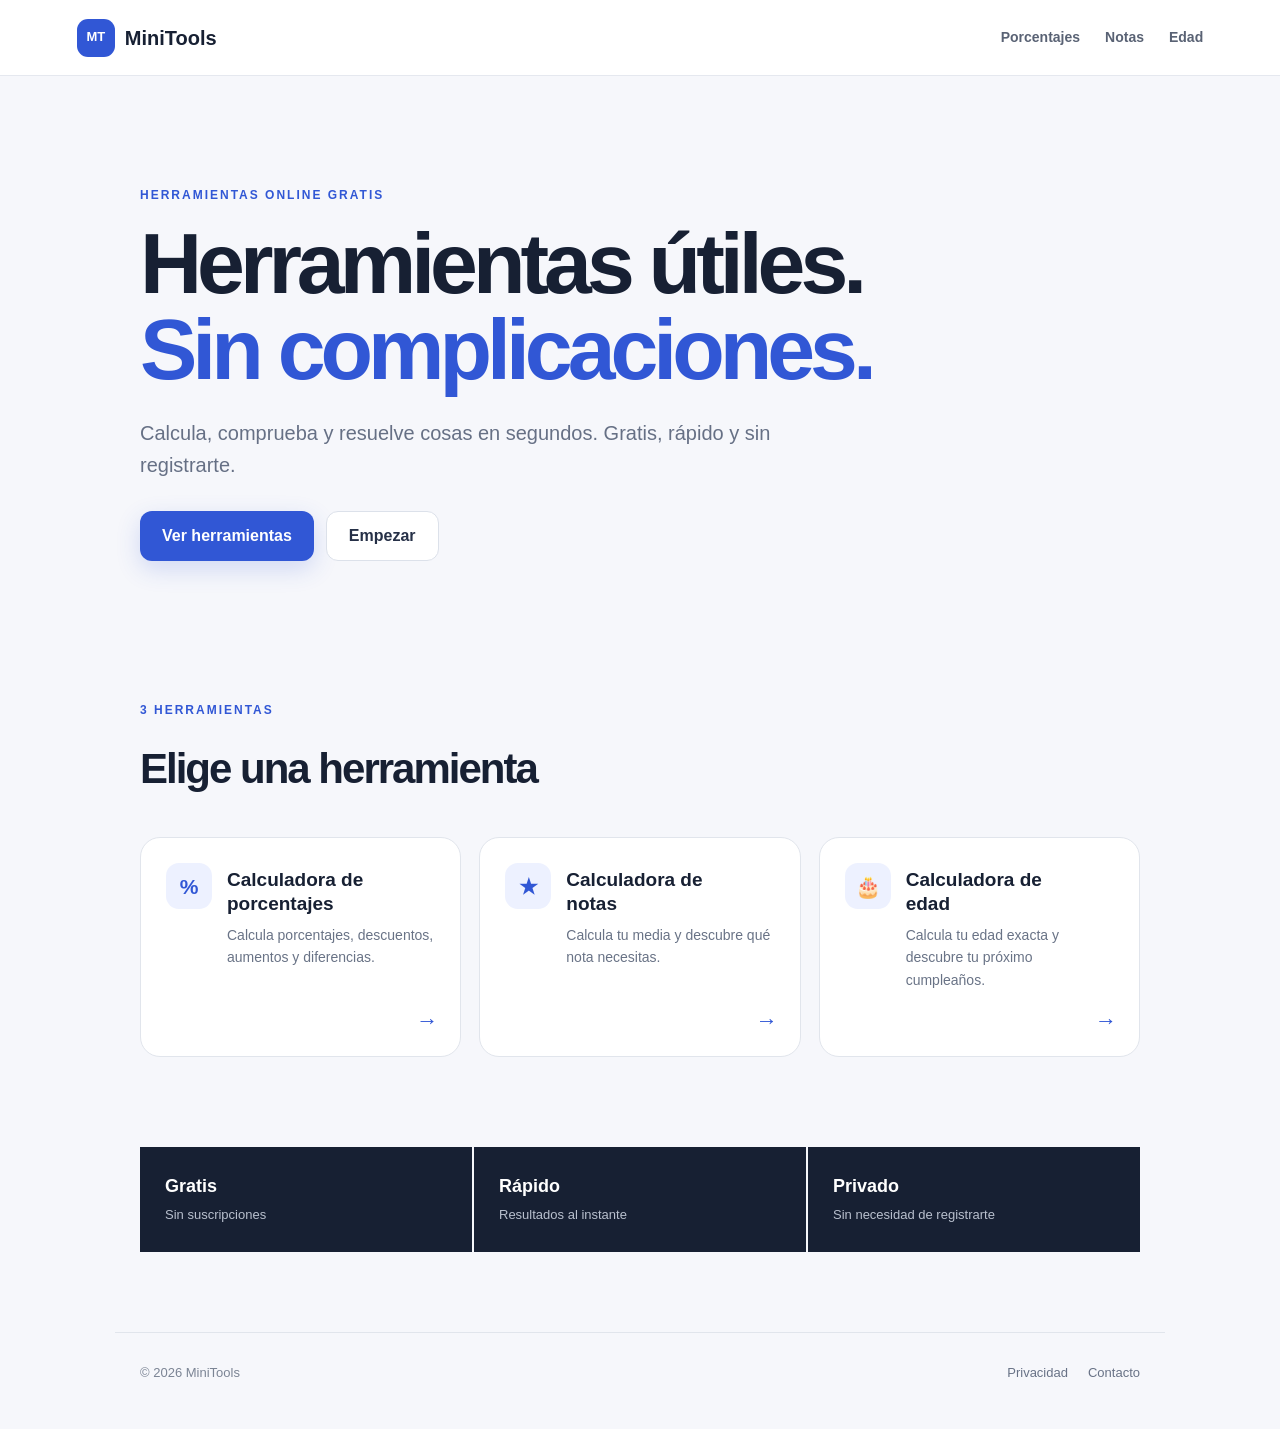
==== index.html @ 3747aca8 "MiniTools" ====
<!DOCTYPE html>
<html lang="es">
<head>
    <meta charset="UTF-8">
    <meta name="viewport" content="width=device-width, initial-scale=1.0">

    <title>MiniTools - Herramientas online gratis</title>

    <meta name="description"
          content="Herramientas online gratuitas para calcular porcentajes, notas y edad de forma rápida y sencilla.">

    <link rel="stylesheet" href="assets/style.css">
</head>

<body>

<header>
    <a href="index.html" class="logo">
        <span>MT</span>
        MiniTools
    </a>

    <nav>
        <a href="porcentaje.html">Porcentajes</a>
        <a href="notas.html">Notas</a>
        <a href="edad.html">Edad</a>
    </nav>
</header>

<main>

    <section class="hero">

        <div class="badge">
            HERRAMIENTAS ONLINE GRATIS
        </div>

        <h1>
            Herramientas útiles.
            <span>Sin complicaciones.</span>
        </h1>

        <p>
            Calcula, comprueba y resuelve cosas en segundos.
            Gratis, rápido y sin registrarte.
        </p>

        <div class="buttons">
            <a href="#herramientas" class="button primary">
                Ver herramientas
            </a>

            <a href="porcentaje.html" class="button secondary">
                Empezar
            </a>
        </div>

    </section>


    <section id="herramientas" class="section">

        <div class="section-title">
            <div class="badge">
                3 HERRAMIENTAS
            </div>

            <h2>
                Elige una herramienta
            </h2>
        </div>


        <div class="tools">


            <a href="porcentaje.html" class="tool">

                <div class="tool-icon">
                    %
                </div>

                <div>
                    <h3>
                        Calculadora de porcentajes
                    </h3>

                    <p>
                        Calcula porcentajes, descuentos,
                        aumentos y diferencias.
                    </p>
                </div>

                <div class="arrow">
                    →
                </div>

            </a>


            <a href="notas.html" class="tool">

                <div class="tool-icon">
                    ★
                </div>

                <div>
                    <h3>
                        Calculadora de notas
                    </h3>

                    <p>
                        Calcula tu media y descubre
                        qué nota necesitas.
                    </p>
                </div>

                <div class="arrow">
                    →
                </div>

            </a>


            <a href="edad.html" class="tool">

                <div class="tool-icon">
                    🎂
                </div>

                <div>
                    <h3>
                        Calculadora de edad
                    </h3>

                    <p>
                        Calcula tu edad exacta y
                        descubre tu próximo cumpleaños.
                    </p>
                </div>

                <div class="arrow">
                    →
                </div>

            </a>


        </div>

    </section>


    <section class="advantages">

        <div>
            <strong>Gratis</strong>
            <span>Sin suscripciones</span>
        </div>

        <div>
            <strong>Rápido</strong>
            <span>Resultados al instante</span>
        </div>

        <div>
            <strong>Privado</strong>
            <span>Sin necesidad de registrarte</span>
        </div>

    </section>

</main>


<footer>

    <span>
        © 2026 MiniTools
    </span>

    <div>
        <a href="privacidad.html">
            Privacidad
        </a>

        <a href="contacto.html">
            Contacto
        </a>
    </div>

</footer>

</body>
</html>
---- assets/style.css ----
* {
    box-sizing: border-box;
}

html {
    scroll-behavior: smooth;
}

body {
    margin: 0;
    background: #f6f7fb;
    color: #172033;
    font-family: Arial, Helvetica, sans-serif;
    line-height: 1.6;
}


/* HEADER */

header {
    height: 76px;
    display: flex;
    align-items: center;
    justify-content: space-between;

    padding: 0 6%;

    background: white;

    border-bottom: 1px solid #e5e8ef;

    position: sticky;
    top: 0;

    z-index: 10;
}


.logo {
    display: flex;
    align-items: center;

    gap: 10px;

    color: #172033;

    text-decoration: none;

    font-size: 20px;

    font-weight: 800;
}


.logo span {
    display: grid;
    place-items: center;

    width: 38px;
    height: 38px;

    border-radius: 11px;

    background: #3157d5;

    color: white;

    font-size: 13px;
}


nav {
    display: flex;

    gap: 25px;
}


nav a {
    color: #596274;

    text-decoration: none;

    font-size: 14px;

    font-weight: 600;
}


nav a:hover {
    color: #3157d5;
}


/* HERO */

.hero {
    max-width: 1050px;

    margin: auto;

    padding: 110px 25px 90px;
}


.badge {
    color: #3157d5;

    font-size: 12px;

    font-weight: 800;

    letter-spacing: 2px;

    margin-bottom: 15px;
}


.hero h1 {
    font-size: clamp(48px, 8vw, 86px);

    line-height: 1;

    letter-spacing: -5px;

    max-width: 850px;

    margin: 0 0 25px;
}


.hero h1 span {
    color: #3157d5;
}


.hero p {
    max-width: 650px;

    color: #667085;

    font-size: 20px;

    margin-bottom: 30px;
}


.buttons {
    display: flex;

    gap: 12px;

    flex-wrap: wrap;
}


.button {
    display: inline-flex;

    align-items: center;

    justify-content: center;

    min-height: 50px;

    padding: 0 22px;

    border-radius: 12px;

    text-decoration: none;

    font-weight: 700;
}


.primary {
    background: #3157d5;

    color: white;

    box-shadow: 0 8px 25px #3157d530;
}


.secondary {
    background: white;

    color: #263047;

    border: 1px solid #dce1ea;
}


/* SECTION */

.section {
    max-width: 1050px;

    margin: auto;

    padding: 50px 25px 90px;
}


.section-title h2 {
    font-size: 42px;

    letter-spacing: -2px;

    margin-top: 0;
}


/* TOOLS */

.tools {
    display: grid;

    grid-template-columns: repeat(3, 1fr);

    gap: 18px;
}


.tool {
    position: relative;

    display: flex;

    gap: 15px;

    min-height: 220px;

    padding: 25px;

    background: white;

    border: 1px solid #e1e5ec;

    border-radius: 20px;

    text-decoration: none;

    color: #172033;

    transition: 0.2s;
}


.tool:hover {
    transform: translateY(-4px);

    box-shadow: 0 15px 40px #17203312;

    border-color: #c7d0ea;
}


.tool-icon {
    min-width: 46px;

    width: 46px;

    height: 46px;

    display: grid;

    place-items: center;

    background: #edf1ff;

    color: #3157d5;

    border-radius: 13px;

    font-size: 21px;

    font-weight: 900;
}


.tool h3 {
    margin: 5px 25px 8px 0;

    font-size: 19px;

    line-height: 1.25;
}


.tool p {
    color: #697386;

    font-size: 14px;

    margin: 0;
}


.arrow {
    position: absolute;

    right: 22px;

    bottom: 18px;

    color: #3157d5;

    font-size: 22px;
}


/* ADVANTAGES */

.advantages {
    max-width: 1050px;

    margin: 0 auto 80px;

    padding: 0 25px;

    display: grid;

    grid-template-columns: repeat(3, 1fr);

    gap: 2px;
}


.advantages div {
    background: #172033;

    color: white;

    padding: 25px;
}


.advantages strong {
    display: block;

    font-size: 18px;
}


.advantages span {
    color: #b9c0ce;

    font-size: 13px;
}


/* FOOTER */

footer {
    max-width: 1050px;

    margin: auto;

    padding: 30px 25px 45px;

    border-top: 1px solid #e1e5ec;

    display: flex;

    justify-content: space-between;

    color: #7b8494;

    font-size: 13px;
}


footer div {
    display: flex;

    gap: 20px;
}


footer a {
    color: #687286;

    text-decoration: none;
}


/* TOOL PAGES */

.tool-page {
    max-width: 900px;

    margin: auto;

    padding: 45px 25px 90px;
}


.back {
    color: #687286;

    text-decoration: none;

    font-size: 14px;
}


.tool-hero {
    padding: 55px 0 30px;
}


.tool-hero h1 {
    font-size: clamp(45px, 7vw, 68px);

    line-height: 1;

    letter-spacing: -4px;

    margin: 0 0 20px;
}


.tool-hero p {
    color: #667085;

    font-size: 18px;

    max-width: 650px;
}


/* CALCULATOR */

.calculator {
    background: white;

    border: 1px solid #e0e4eb;

    border-radius: 22px;

    padding: 28px;

    box-shadow: 0 12px 35px #1720330d;
}


label {
    display: block;

    font-size: 13px;

    font-weight: 700;

    margin: 16px 0 7px;
}


input {
    width: 100%;

    height: 48px;

    border: 1px solid #d7dde7;

    border-radius: 11px;

    padding: 0 13px;

    font-size: 16px;

    outline: none;
}


input:focus {
    border-color: #3157d5;

    box-shadow: 0 0 0 3px #3157d520;
}


.calc-button {
    width: 100%;

    margin-top: 20px;

    min-height: 50px;

    border: 0;

    border-radius: 12px;

    background: #3157d5;

    color: white;

    font-size: 16px;

    font-weight: 700;

    cursor: pointer;
}


.result {
    margin-top: 18px;

    padding: 18px;

    background: #f0f3ff;

    border-radius: 13px;

    color: #34405a;
}


.result strong {
    color: #3157d5;

    font-size: 21px;
}


.content {
    padding-top: 50px;
}


.content h2 {
    font-size: 28px;

    letter-spacing: -1px;

    margin-top: 35px;
}


.content p {
    color: #667085;
}


.links {
    display: flex;

    gap: 10px;

    flex-wrap: wrap;
}


.links a {
    background: white;

    border: 1px solid #e0e4eb;

    border-radius: 12px;

    padding: 12px 15px;

    text-decoration: none;

    color: #3157d5;

    font-weight: 700;
}


/* MOBILE */

@media (max-width: 750px) {

    header {
        height: auto;

        padding: 15px 20px;

        align-items: flex-start;
    }


    nav {
        gap: 10px;

        flex-wrap: wrap;

        justify-content: flex-end;
    }


    nav a {
        font-size: 12px;
    }


    .hero {
        padding: 75px 20px;
    }


    .hero h1 {
        font-size: 54px;

        letter-spacing: -3px;
    }


    .section {
        padding: 35px 20px 70px;
    }


    .tools {
        grid-template-columns: 1fr;
    }


    .advantages {
        grid-template-columns: 1fr;

        padding: 0 20px;
    }


    .tool-page {
        padding: 30px 18px 70px;
    }


    footer {
        margin: 0 20px;

        padding-left: 0;

        padding-right: 0;

        flex-direction: column;

        gap: 20px;
    }
}
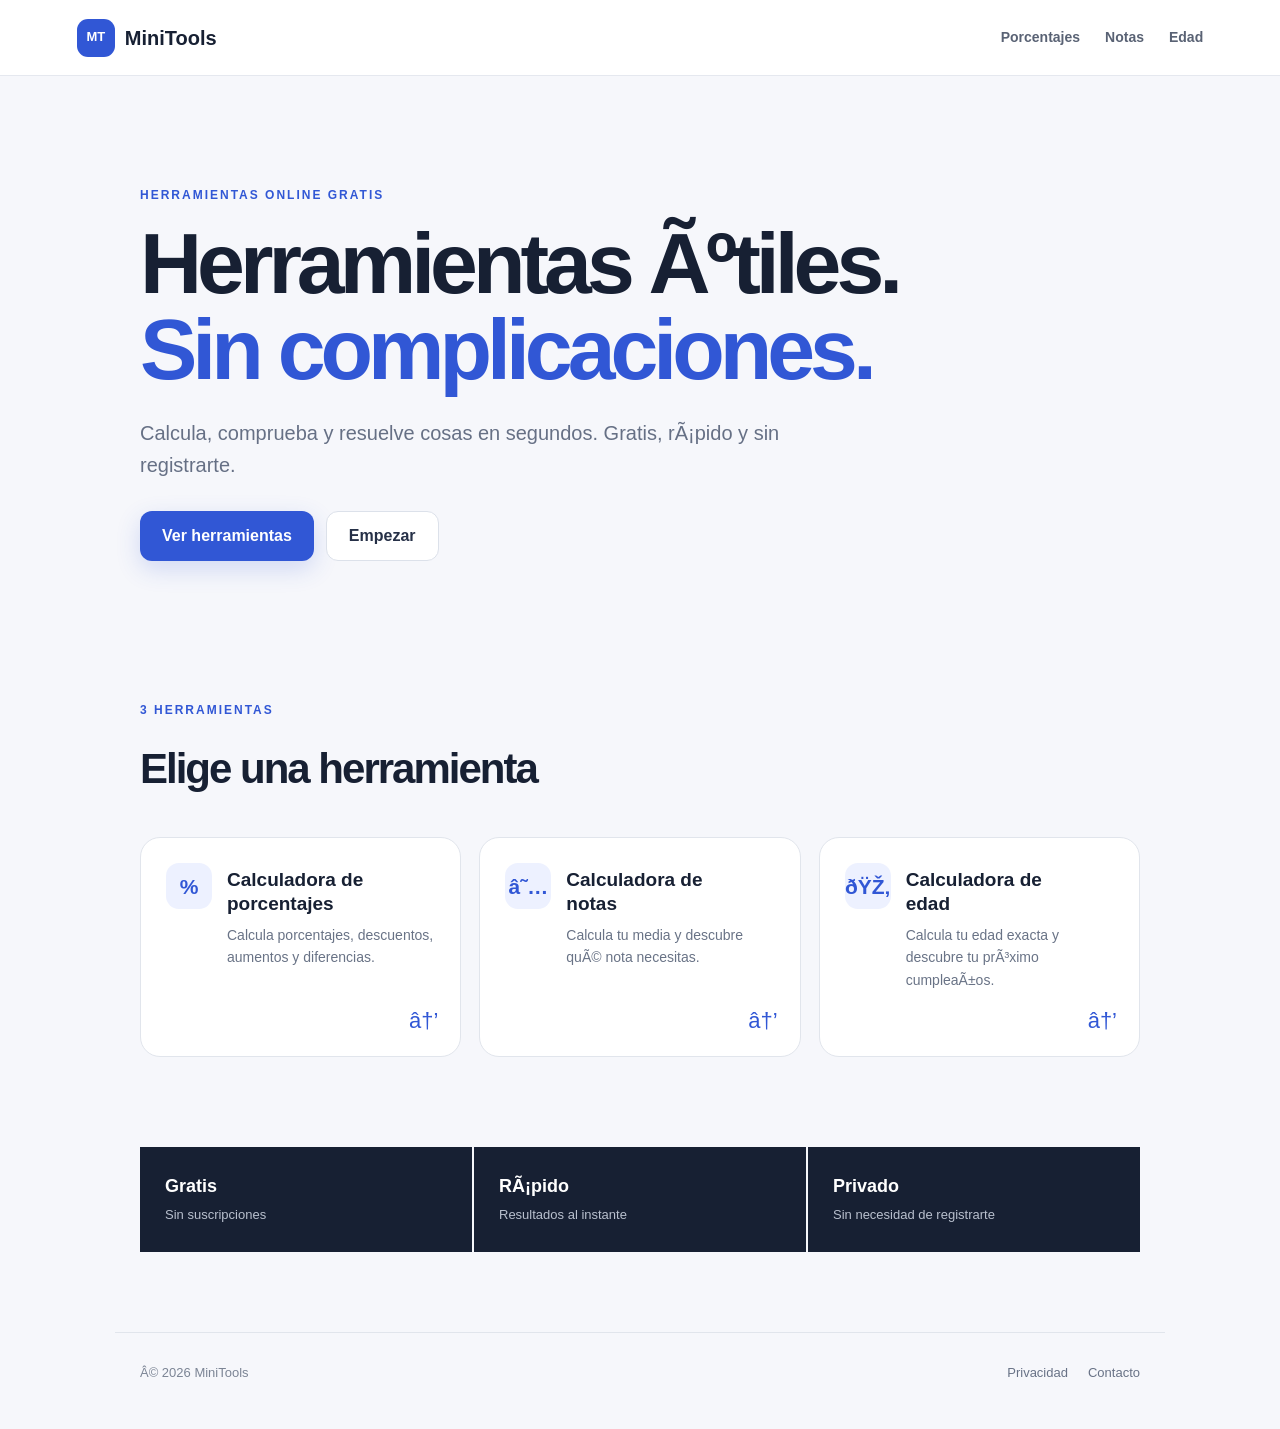
==== commit 362b42f4: "Añadir verificación de Google Search Console" ====
--- a/index.html
+++ b/index.html
@@ -4,10 +4,12 @@
     <meta charset="UTF-8">
     <meta name="viewport" content="width=device-width, initial-scale=1.0">
 
+    <meta name="google-site-verification" content="JaeBP0non-8gbRGyMaJodoufUDYJqKC0jdLy-8-QO5o" />
+
     <title>MiniTools - Herramientas online gratis</title>
 
     <meta name="description"
-          content="Herramientas online gratuitas para calcular porcentajes, notas y edad de forma rápida y sencilla.">
+          content="Herramientas online gratuitas para calcular porcentajes, notas y edad de forma rÃ¡pida y sencilla.">
 
     <link rel="stylesheet" href="assets/style.css">
 </head>
@@ -36,13 +38,13 @@
         </div>
 
         <h1>
-            Herramientas útiles.
+            Herramientas Ãºtiles.
             <span>Sin complicaciones.</span>
         </h1>
 
         <p>
             Calcula, comprueba y resuelve cosas en segundos.
-            Gratis, rápido y sin registrarte.
+            Gratis, rÃ¡pido y sin registrarte.
         </p>
 
         <div class="buttons">
@@ -92,7 +94,7 @@
                 </div>
 
                 <div class="arrow">
-                    →
+                    â†’
                 </div>
 
             </a>
@@ -101,7 +103,7 @@
             <a href="notas.html" class="tool">
 
                 <div class="tool-icon">
-                    ★
+                    â˜…
                 </div>
 
                 <div>
@@ -111,12 +113,12 @@
 
                     <p>
                         Calcula tu media y descubre
-                        qué nota necesitas.
+                        quÃ© nota necesitas.
                     </p>
                 </div>
 
                 <div class="arrow">
-                    →
+                    â†’
                 </div>
 
             </a>
@@ -125,7 +127,7 @@
             <a href="edad.html" class="tool">
 
                 <div class="tool-icon">
-                    🎂
+                    ðŸŽ‚
                 </div>
 
                 <div>
@@ -135,12 +137,12 @@
 
                     <p>
                         Calcula tu edad exacta y
-                        descubre tu próximo cumpleaños.
+                        descubre tu prÃ³ximo cumpleaÃ±os.
                     </p>
                 </div>
 
                 <div class="arrow">
-                    →
+                    â†’
                 </div>
 
             </a>
@@ -159,7 +161,7 @@
         </div>
 
         <div>
-            <strong>Rápido</strong>
+            <strong>RÃ¡pido</strong>
             <span>Resultados al instante</span>
         </div>
 
@@ -176,7 +178,7 @@
 <footer>
 
     <span>
-        © 2026 MiniTools
+        Â© 2026 MiniTools
     </span>
 
     <div>
